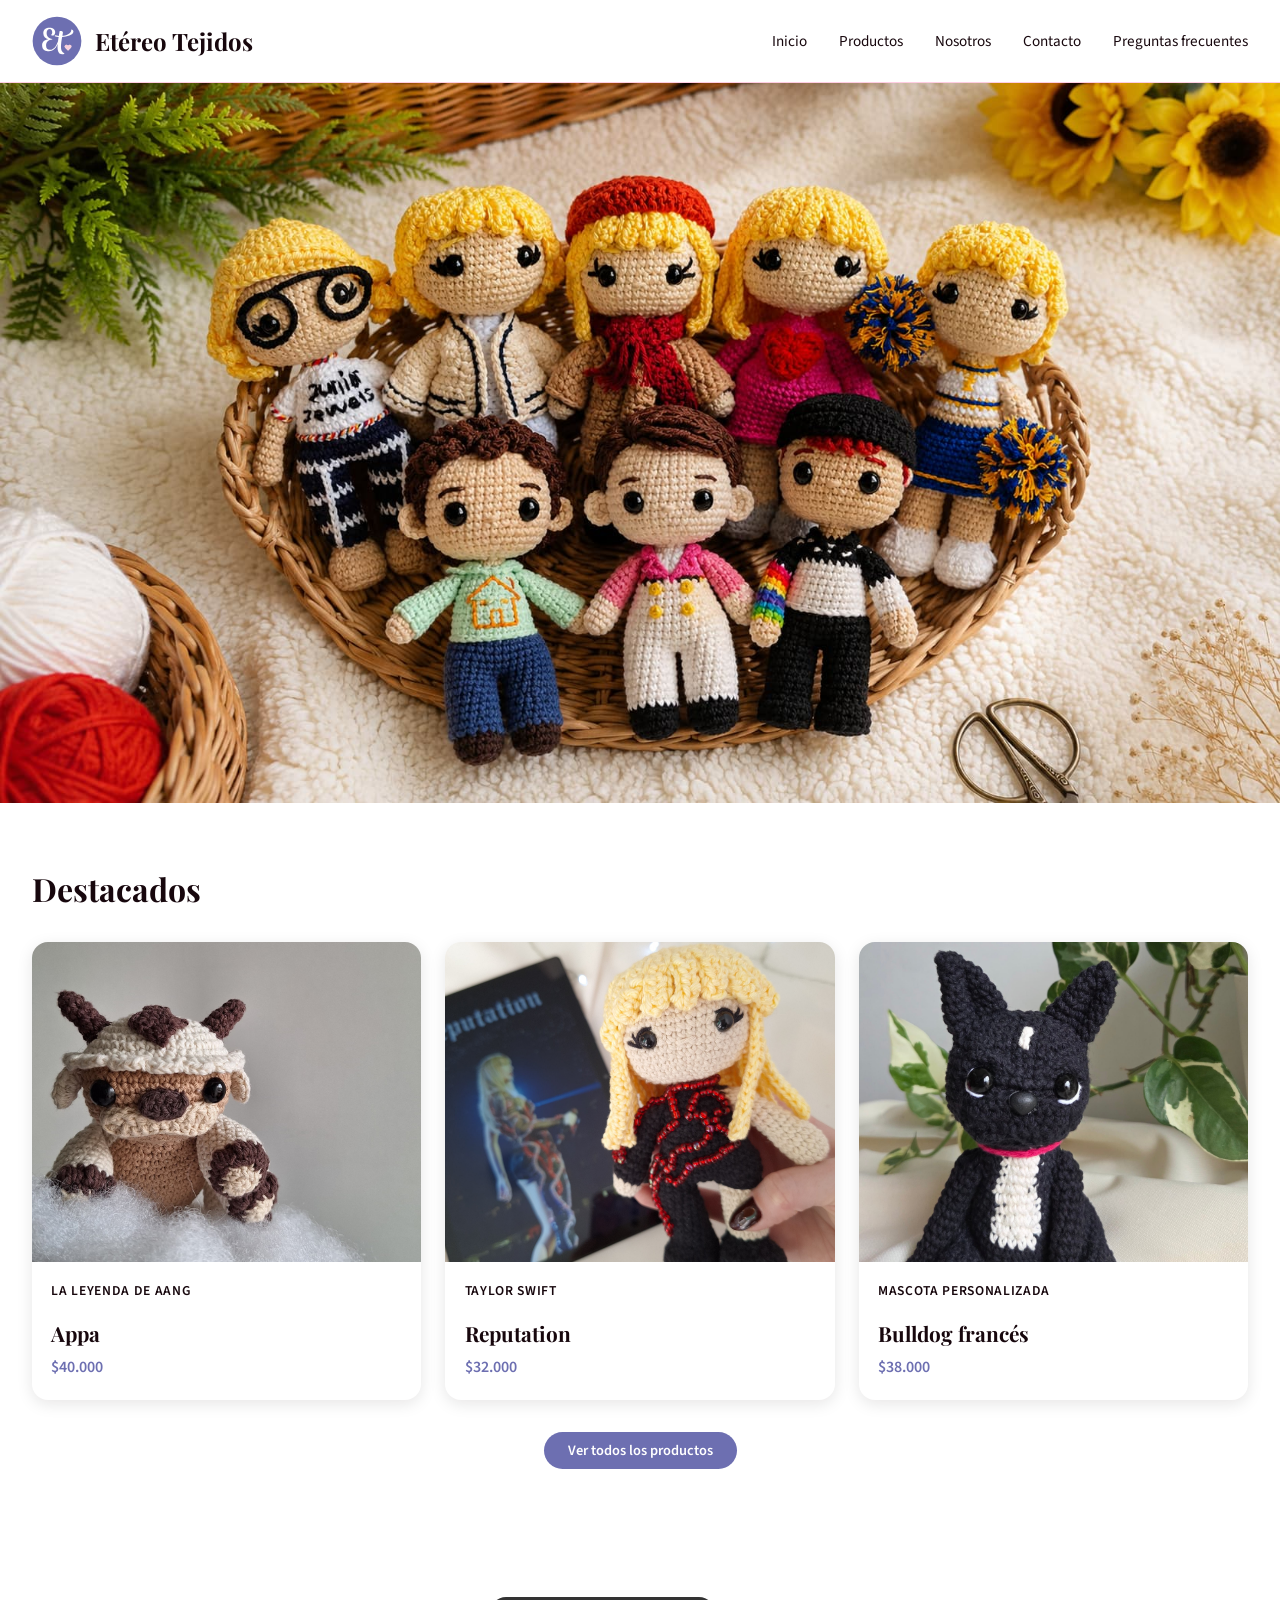
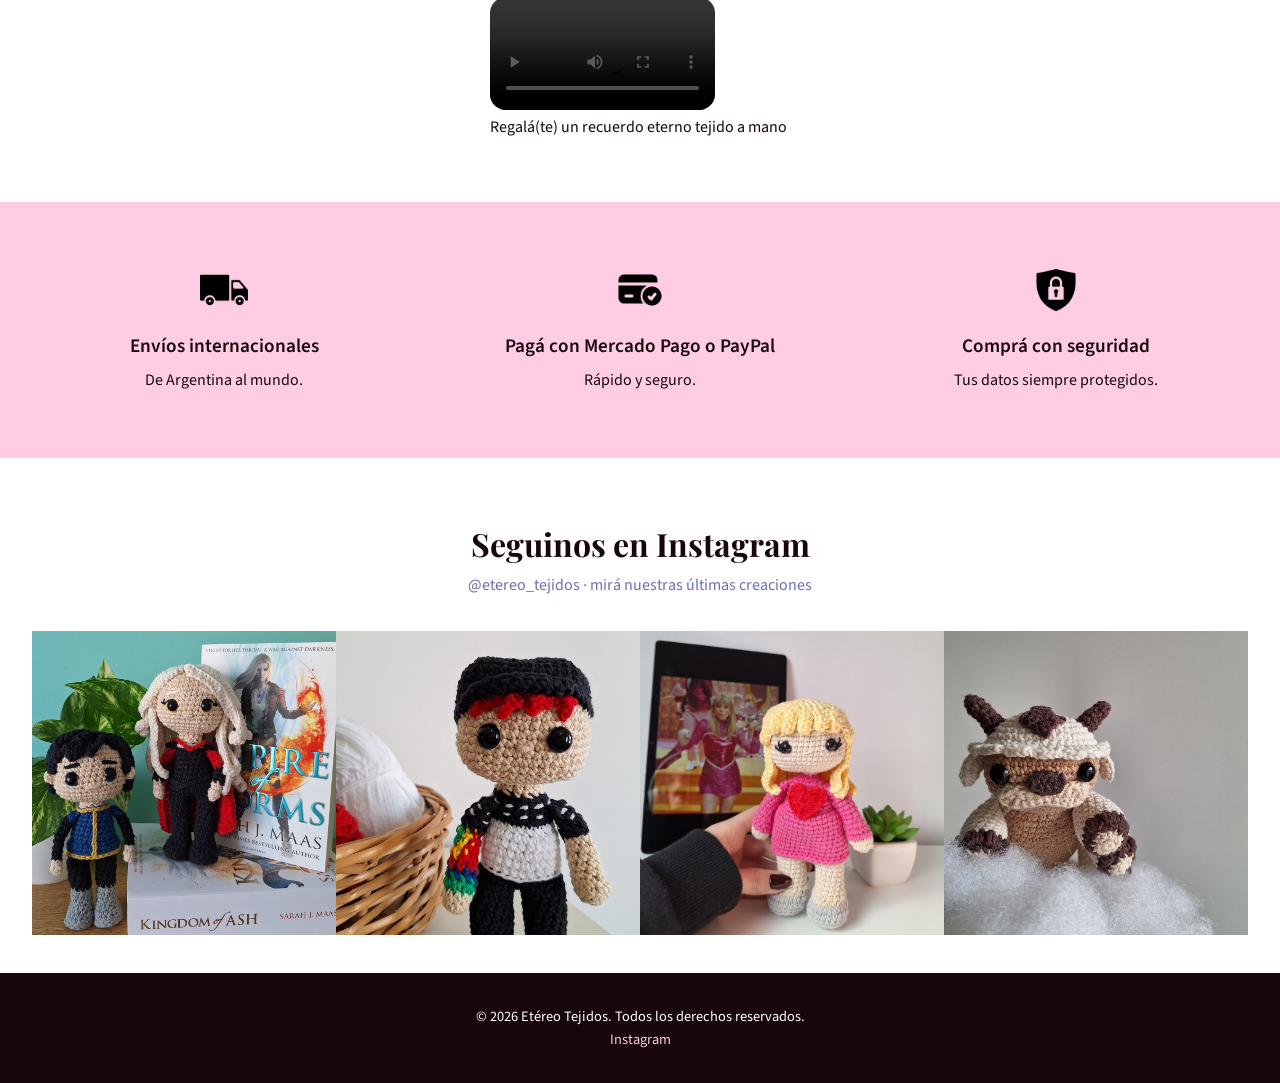
==== index.html @ bf453be1 "Maquetación con CSS Grid y Media Queries Implementa CSS Grid y mobile-first en index Agrega media q" ====
<!doctype html>
<html lang="es">
  <head>
    <meta charset="UTF-8" />
    <meta name="viewport" content="width=device-width, initial-scale=1.0" />
    <title>Etéreo Tejidos</title>
    <link rel="icon" type="image/png" href="assets/img/logo.svg" />
    <link rel="stylesheet" href="styles/styles.css" />
  </head>

  <body>
    <header>
      <h1>
        <a href="index.html">
          <img src="assets/img/logo.svg" alt="Logo Etéreo Tejidos" />
          Etéreo Tejidos
        </a>
      </h1>
      <nav>
        <ul>
          <li><a href="index.html">Inicio</a></li>
          <li><a href="pages/productos.html">Productos</a></li>
          <li><a href="pages/about.html">Nosotros</a></li>
          <li><a href="pages/contacto.html">Contacto</a></li>
          <li><a href="pages/faq.html">Preguntas frecuentes</a></li>
        </ul>
      </nav>
    </header>

    <main>
      <section class="hero">
        <!--Hero -->
        <figure>
          <img
            src="assets/img/hero.jpg"
            alt="Colección de amigurumis tejidos a crochet de Etéreo Tejidos"
          />
        </figure>
      </section>

      <section>
        <article>
          <h2 class="titulo-destacados">Destacados</h2>
          <div class="productos-destacados">
            <article class="card">
              <figure>
                <img src="assets/img/producto-1.jpg" alt="Appa producto 1" />
                <figcaption>La leyenda de Aang</figcaption>
              </figure>
              <div class="card-info">
                <h4>Appa</h4>
                <p class="precio">$40.000</p>
              </div>
            </article>

            <article class="card">
              <figure>
                <img
                  src="assets/img/producto-2.jpg"
                  alt="Taylor Swift Reputation producto 2"
                />
                <figcaption>Taylor Swift</figcaption>
              </figure>
              <div class="card-info">
                <h4>Reputation</h4>
                <p class="precio">$32.000</p>
              </div>
            </article>

            <article class="card">
              <figure>
                <img
                  src="assets/img/producto-3.jpg"
                  alt="Mascota personalizada producto 3"
                />
                <figcaption>Mascota personalizada</figcaption>
              </figure>
              <div class="card-info">
                <h4>Bulldog francés</h4>
                <p class="precio">$38.000</p>
              </div>
            </article>
          </div>

          <div class="ver-mas">
            <a href="pages/productos.html" class="btn-ver-mas"
              >Ver todos los productos</a
            >
          </div>
        </article>
      </section>

      <section class="seccion-video">
        <!-- VIDEO -->
        <article>
          <figure>
            <video controls>
              <source src="assets/video/proceso.mp4" type="video/mp4" />
              Tu navegador no soporta la reproducción de video.
            </video>
            <figcaption>Regalá(te) un recuerdo eterno tejido a mano</figcaption>
          </figure>
        </article>
      </section>

      <section class="seccion-acento">
        <!-- ENVIOS Y MEDIOS DE PAGO -->
        <article class="info-grid">
          <article style="grid-area: envio">
            <figure>
              <img
                src="assets/img/icono-envio.png"
                alt="Ícono de camión de envío"
              />
            </figure>
            <h4>Envíos internacionales</h4>
            <p>De Argentina al mundo.</p>
          </article>

          <article style="grid-area: pago">
            <figure>
              <img
                src="assets/img/icono-pago.png"
                alt="Ícono de tarjeta de crédito"
              />
            </figure>
            <h4>Pagá con Mercado Pago o PayPal</h4>
            <p>Rápido y seguro.</p>
          </article>

          <article style="grid-area: seguridad">
            <figure>
              <img
                src="assets/img/icono-seguridad.png"
                alt="Ícono de candado de seguridad"
              />
            </figure>
            <h4>Comprá con seguridad</h4>
            <p>Tus datos siempre protegidos.</p>
          </article>
        </article>
      </section>

      <section class="seccion-instagram">
        <article>
          <h2>Seguinos en Instagram</h2>
          <p>
            <a
              href="https://www.instagram.com/etereo_tejidos/"
              target="_blank"
              rel="noopener noreferrer"
              >@etereo_tejidos</a
            >
            · mirá nuestras últimas creaciones
          </p>

          <div class="instagram-grid">
            <article>
              <a
                href="https://www.instagram.com/reel/DXNbcDFDBw8/?utm_source=ig_web_copy_link&igsh=NTc4MTIwNjQ2YQ=="
                target="_blank"
                rel="noopener noreferrer"
              >
                <figure>
                  <img
                    src="assets/img/ig-post-1.jpg"
                    alt="Posteo de Instagram de Etéreo Tejidos"
                  />
                </figure>
              </a>
            </article>

            <article>
              <a
                href="https://www.instagram.com/reel/DIkQFXWsaHO/?utm_source=ig_web_copy_link&igsh=NTc4MTIwNjQ2YQ=="
                target="_blank"
                rel="noopener noreferrer"
              >
                <figure>
                  <img
                    src="assets/img/ig-post-2.jpg"
                    alt="Posteo de Instagram de Etéreo Tejidos"
                  />
                </figure>
              </a>
            </article>

            <article>
              <a
                href="https://www.instagram.com/reel/DHWIsgWRXiQ/?utm_source=ig_web_copy_link&igsh=NTc4MTIwNjQ2YQ=="
                target="_blank"
                rel="noopener noreferrer"
              >
                <figure>
                  <img
                    src="assets/img/ig-post-3.jpg"
                    alt="Posteo de Instagram de Etéreo Tejidos"
                  />
                </figure>
              </a>
            </article>

            <article>
              <a
                href="https://www.instagram.com/etereo_tejidos/reel/DDe9l4NRICn/"
                target="_blank"
                rel="noopener noreferrer"
              >
                <figure>
                  <img
                    src="assets/img/ig-post-4.jpg"
                    alt="Posteo de Instagram de Etéreo Tejidos"
                  />
                </figure>
              </a>
            </article>
          </div>
        </article>
      </section>
    </main>

    <footer>
      <p>© 2026 Etéreo Tejidos. Todos los derechos reservados.</p>
      <p>
        <a
          href="https://www.instagram.com/etereo_tejidos/"
          target="_blank"
          rel="noopener noreferrer"
          >Instagram</a
        >
      </p>
    </footer>
  </body>
</html>
---- styles/styles.css ----
@import url('https://fonts.googleapis.com/css2?family=Playfair+Display:ital,wght@0,400;0,700;1,400&display=swap');
@import url('https://fonts.googleapis.com/css2?family=Source+Sans+3:wght@400;600&display=swap');


/*BASE / RESET*/

* {
    margin: 0;
    padding: 0;
    box-sizing: border-box;
}

body {
    font-family: "Source Sans 3", sans-serif;
    font-weight: 400;
    background-color: #ffffff;
    color: #17070d;
    overflow-x: hidden;
}

/*VARIABLES GLOBALES*/

:root {
    --line-height-base: 1.6;
    --color-primario: #17070d;
    --color-secundario: #6d6fb1;
    --color-acento: #ffcde3;
}


/*JERARQUÍA TIPOGRÁFICA*/

h1 {
    font-family: "Playfair Display", serif;
    font-weight: 700;
    color: #17070d;
    font-size: 2.5rem;
}

h2 {
    font-family: "Playfair Display", serif;
    font-weight: 700;
    color: #17070d;
    font-size: 2rem;
}

h3 {
    font-family: "Playfair Display", serif;
    font-weight: 700;
    color: #17070d;
    font-size: 1.5rem;
}

h4 {
    font-family: "Source Sans 3", sans-serif;
    font-weight: 600;
    color: #17070d;
    font-size: 1.2rem;
}

p {
    font-family: "Source Sans 3", sans-serif;
    font-weight: 400;
    font-size: 1rem;
    line-height: var(--line-height-base);
}

a {
    color: #6d6fb1;
    text-decoration: none;
}

a:hover {
    color: #17070d;
}


/*HEADER Y NAV*/

header {
    background-color: #ffffff;
    padding: 1rem 2rem;
    border-bottom: 1px solid #ffcde3;
    display: flex;
    justify-content: space-between;
    flex-direction: column;
    align-items: flex-start;
    gap: 1rem;
}

header h1 {
    flex: 0 0 auto;
    font-family: "Playfair Display", serif;
    font-size: 1.5rem;
    color: #17070d;
}

header h1 a {
    display: flex;
    align-items: center;
    gap: 0.8rem;
    color: #17070d;
    text-decoration: none;
}

header h1 img {
    height: 50px;
    width: auto;
}

header nav {
    flex: 1;
    display: flex;
    justify-content: flex-end;
    width: 100%;
}

nav ul {
    list-style: none;
    display: flex;
    flex-direction: column;
    gap: 0.8rem;
}

nav ul li a {
    font-family: "Source Sans 3", sans-serif;
    font-size: 0.95rem;
    font-weight: 400;
    color: #17070d;
    text-decoration: none;
    transition: color 0.3s ease;
}

nav ul li a:hover {
    color: #6d6fb1;
}


/*HERO*/

.hero {
    padding: 0;
}

.hero img {
    width: 100%;
    height: auto;
    display: block;
}


/*SECCIONES GENERALES*/

section {
    padding: 4rem 2rem;
}

.seccion-acento {
    background-color: #ffcde3;
}


/*CARDS DE PRODUCTOS*/

.titulo-destacados {
    color: #17070d;
    margin-bottom: 2rem;
}

.productos-destacados {
    display: flex;
    flex-direction: column;
    gap: 1.5rem;
    width: 100%;
}

.productos-destacados .card {
    width: 100%;
    flex-shrink: 0;
}

.productos-destacados .card img {
    height: 250px;
}

.productos-destacados .card-info {
    padding: 1.2rem;
}

main .productos-intro {
    background-color: #ffcde3;
    padding: 1rem 1.5rem;
    border-radius: 0.5rem;
    box-shadow: 0 4px 16px rgba(23, 7, 13, 0.1);
    margin-bottom: 3rem;
    color: #17070d;
}

.productos-intro a {
    color: #17070d;
}

.card {
    background-color: #ffffff;
    border-radius: 1rem;
    box-shadow: 0 4px 16px rgba(23, 7, 13, 0.1);
    overflow: hidden;
    transition: transform 0.3s ease, box-shadow 0.3s ease;
}

.card:hover {
    transform: translateY(-4px);
    box-shadow: 0 8px 24px rgba(23, 7, 13, 0.15);
}

.card img {
    width: 100%;
    height: 220px;
    object-fit: cover;
}

.card figcaption {
    font-size: 0.85rem;
    color: #17070d;
    font-weight: 600;
    text-transform: uppercase;
    letter-spacing: 0.05em;
    padding: 0.8rem 1.2rem 0 1.2rem;
}

.card-info {
    padding: 1rem 1.2rem;
}

.card-info h4 {
    font-family: "Playfair Display", serif;
    font-weight: 700;
    font-size: 1.3rem;
    margin-bottom: 0.4rem;
}

.card-info p.descripcion {
    color: #17070d;
    font-weight: 400;
    margin-top: 0.5rem;
}

.card-info p.precio {
    color: #6d6fb1;
    font-weight: 600;
    margin-top: 0.5rem;
}

.card-figura {
    position: relative;
}

.card-figura img {
    width: 100%;
    height: 220px;
    object-fit: cover;
    transition: opacity 0.4s ease;
}

.card-figura .img-hover {
    position: absolute;
    top: 0;
    left: 0;
    opacity: 0;
}

.card:hover .img-hover {
    opacity: 1;
}

.card:hover .img-principal {
    opacity: 0;
}

.ver-mas {
    text-align: center;
    margin-top: 2rem;
}


/*VIDEO*/

.seccion-video {
    display: flex;
    justify-content: center;
    padding: 4rem 2rem;
}

.seccion-video video {
    width: 100%;
    border-radius: 1rem;
}


/*SECCIÓN ENVÍOS Y PAGOS*/

.info-grid {
    display: grid;
    grid-template-areas:
        "envio"
        "pago"
        "seguridad";
    gap: 2rem;
    text-align: center;
}

.info-grid article {
    flex: 1;
}

.info-grid img {
    width: 48px;
    height: 48px;
    margin-bottom: 0.8rem;
}

.info-grid h4 {
    margin-bottom: 0.5rem;
}


/*FOOTER*/

footer {
    background-color: #17070d;
    color: #ffffff;
    text-align: center;
    padding: 2rem;
}

footer p {
    color: #ffffff;
    font-size: 0.9rem;
}

footer a {
    color: #ffcde3;
}

footer a:hover {
    color: #ffffff;
}


/*FEED INSTAGRAM*/

.seccion-instagram {
    padding: 4rem 2rem 2rem 2rem;
    text-align: center;
    background-color: #ffffff;
}

.seccion-instagram h2 {
    margin-bottom: 0.5rem;
}

.seccion-instagram > article > p {
    color: #6d6fb1;
    margin-bottom: 2rem;
}

.instagram-grid {
    display: grid;
    grid-template-columns: repeat(2, 1fr);
    gap: 0;
    margin-bottom: 0;
    width: 100%;
}

.instagram-grid article figure {
    overflow: hidden;
    border-radius: 0;
}

.instagram-grid article figure img {
    width: 100%;
    aspect-ratio: 1/1;
    object-fit: cover;
    transition: transform 0.3s ease;
}

.instagram-grid article figure img:hover {
    transform: scale(1.05);
}

.instagram-grid a {
    display: block;
}

.btn-instagram {
    display: inline-block;
    padding: 0.8rem 2rem;
    background-color: #6d6fb1;
    color: #ffffff;
    border-radius: 2rem;
    font-family: "Source Sans 3", sans-serif;
    font-weight: 600;
    transition: background-color 0.3s ease;
}

.btn-instagram:hover {
    background-color: #17070d;
    color: #ffffff;
}

.btn-ver-mas {
    display: inline-block;
    text-align: center;
    padding: 0.5rem 1.5rem;
    background-color: #6d6fb1;
    color: #ffffff;
    border-radius: 2rem;
    font-family: "Source Sans 3", sans-serif;
    font-weight: 600;
    font-size: 0.9rem;
    transition: background-color 0.3s ease;
}

.btn-ver-mas:hover {
    background-color: #17070d;
    color: #ffffff;
}


/*ABOUT*/

.about-hero {
    display: flex;
    flex-direction: column;
    gap: 2rem;
    padding: 4rem 2rem;
    background-color: #ffcde3;
}

.about-hero-texto {
    flex: 1;
}

.about-hero-texto h2 {
    margin-bottom: 1rem;
}

.about-hero-imagen {
    width: 100%;
}

.about-hero-imagen img {
    width: 60%;
    margin: 0 auto;
    display: block;
    border-radius: 1rem;
    object-fit: cover;
}

.about-hero-texto p {
    margin-bottom: 1rem;
}

.about-cta {
    margin-top: 1.5rem;
    padding: 1rem 1.5rem;
    background-color: #ffffff;
    border-radius: 0.5rem;
    font-weight: 600;
    color: #17070d;
    text-align: center;
}

.about-hero-imagen figcaption {
    text-align: center;
    font-style: italic;
    font-size: 0.85rem;
    color: #6d6fb1;
    margin-top: 0.5rem;
}


/*CONTACTO*/

.contacto-contenido {
    display: flex;
    flex-direction: column;
    gap: 2rem;
    padding: 4rem 2rem;
    background-color: #ffcde3;
}

.contacto-info {
    flex: 1;
}

.contacto-info h2 {
    margin-bottom: 1rem;
}

.contacto-info p {
    margin-bottom: 2rem;
    color: #17070d;
}

.contacto-info ul {
    list-style: none;
    display: flex;
    flex-direction: column;
    gap: 1rem;
}

.contacto-info ul li {
    display: flex;
    align-items: center;
    gap: 0.8rem;
}

.contacto-info ul li img {
    width: 24px;
    height: 24px;
}

.contacto-form {
    flex: 1;
}

.contacto-form h3 {
    margin-bottom: 1.5rem;
}

.contacto-form label {
    display: block;
    font-size: 0.85rem;
    font-weight: 600;
    letter-spacing: 0.08em;
    text-transform: uppercase;
    color: #17070d;
    margin-bottom: 0.4rem;
    margin-top: 1.2rem;
}

.contacto-form label span {
    font-weight: 400;
    text-transform: none;
    font-size: 0.8rem;
    color: #6d6fb1;
}

.contacto-form input,
.contacto-form textarea {
    width: 100%;
    padding: 0.8rem 1rem;
    border: 1px solid #ffcde3;
    border-radius: 0.5rem;
    font-family: "Source Sans 3", sans-serif;
    font-size: 1rem;
    color: #17070d;
    background-color: #ffffff;
    outline: none;
    transition: border-color 0.3s ease;
}

.contacto-form input:focus,
.contacto-form textarea:focus {
    border-color: #6d6fb1;
}

.contacto-form button {
    margin-top: 1.5rem;
    padding: 0.8rem 2rem;
    background-color: #6d6fb1;
    color: #ffffff;
    border: none;
    border-radius: 2rem;
    font-family: "Source Sans 3", sans-serif;
    font-weight: 600;
    font-size: 1rem;
    cursor: pointer;
    transition: background-color 0.3s ease;
}

.contacto-form button:hover {
    background-color: #17070d;
}


/*FAQ*/

.faq-contenido {
    padding: 4rem 2rem;
    max-width: 800px;
    margin: 0 auto;
}

.faq-contenido h2 {
    margin-bottom: 0.5rem;
}

.faq-contenido > article > p {
    margin-bottom: 2rem;
    color: #17070d;
}

.faq-categoria {
    margin-bottom: 2.5rem;
}

.faq-categoria h3 {
    margin-bottom: 1rem;
    padding-bottom: 0.5rem;
    border-bottom: 1px solid #ffcde3;
}

details {
    border-left: 3px solid var(--color-acento);
    padding: 1rem 1.2rem;
    margin-bottom: 0.8rem;
    background-color: #ffffff;
    border-radius: 0 0.5rem 0.5rem 0;
}

details[open] {
    background-color: #fff8fb;
}

summary {
    font-family: "Source Sans 3", sans-serif;
    font-weight: 700;
    font-size: 1rem;
    color: #17070d;
    cursor: pointer;
    list-style: none;
    display: flex;
    justify-content: space-between;
    align-items: center;
}

summary::after {
    content: '+';
    font-size: 1.2rem;
    color: var(--color-primario);
    transition: transform 0.3s ease;
}

details[open] summary::after {
    content: '−';
}

details p {
    margin-top: 0.8rem;
    color: #17070d;
    line-height: 1.6;
}

details p + p {
    margin-top: 0.5rem;
}


/*PRODUCTOS*/

.productos-contenido {
    padding: 4rem 2rem;
}

.productos-contenido h2 {
    margin-bottom: 0.5rem;
}

.productos-contenido > article > p {
    margin-bottom: 3rem;
    color: #17070d;
}

.productos-categoria {
    margin-bottom: 3rem;
}

.productos-categoria h3 {
    margin-bottom: 1rem;
    padding-bottom: 0.5rem;
    border-bottom: 1px solid #ffcde3;
}

.productos-grid {
    display: grid;
    grid-template-columns: repeat(2, 1fr);
    gap: 1.5rem;
}

.btn-consulta {
    display: block;
    text-align: center;
    margin-top: 0.8rem;
    padding: 0.5rem 1.2rem;
    background-color: #6d6fb1;
    color: #ffffff;
    border-radius: 2rem;
    font-family: "Source Sans 3", sans-serif;
    font-weight: 600;
    font-size: 0.9rem;
    transition: background-color 0.3s ease;
}

.btn-consulta:hover {
    background-color: #17070d;
    color: #ffffff;
}




/*    MEDIA QUERIES     */

/* Tablet */
@media (min-width: 768px) {

    header {
        flex-direction: row;
        align-items: center;
        gap: 0;
    }

    header nav {
        width: auto;
    }

    nav ul {
        flex-direction: row;
        gap: 2rem;
    }

    .productos-destacados {
        flex-direction: row;
        flex-wrap: nowrap;
    }

    .productos-destacados .card {
        flex: 1 1 0;
        width: auto;
    }

    .productos-destacados .card img {
        height: 280px;
    }
    
    .info-grid {
        grid-template-areas: "envio pago seguridad";
        grid-template-columns: 1fr 1fr 1fr;
    }

    .about-hero {
        flex-direction: row;
        align-items: center;
    }

    .about-hero-imagen {
        flex: 0 0 35%;
        width: auto;
    }

    .about-hero-imagen img {
        width: 100%;
    }

    .contacto-contenido {
        flex-direction: row;
        gap: 4rem;
        align-items: flex-start;
    }

    .seccion-video video {
        width: 75%;
    }

    .productos-grid {
        grid-template-columns: repeat(3, 1fr);
    }
}

/* Desktop */
@media (min-width: 1024px) {

    .instagram-grid {
        grid-template-columns: repeat(4, 1fr);
    }

    .productos-grid {
        grid-template-columns: repeat(4, 1fr);
    }

    .productos-destacados .card img {
        height: 320px;
    }

    .productos-destacados .card-info {
        min-height: auto;
    }
}
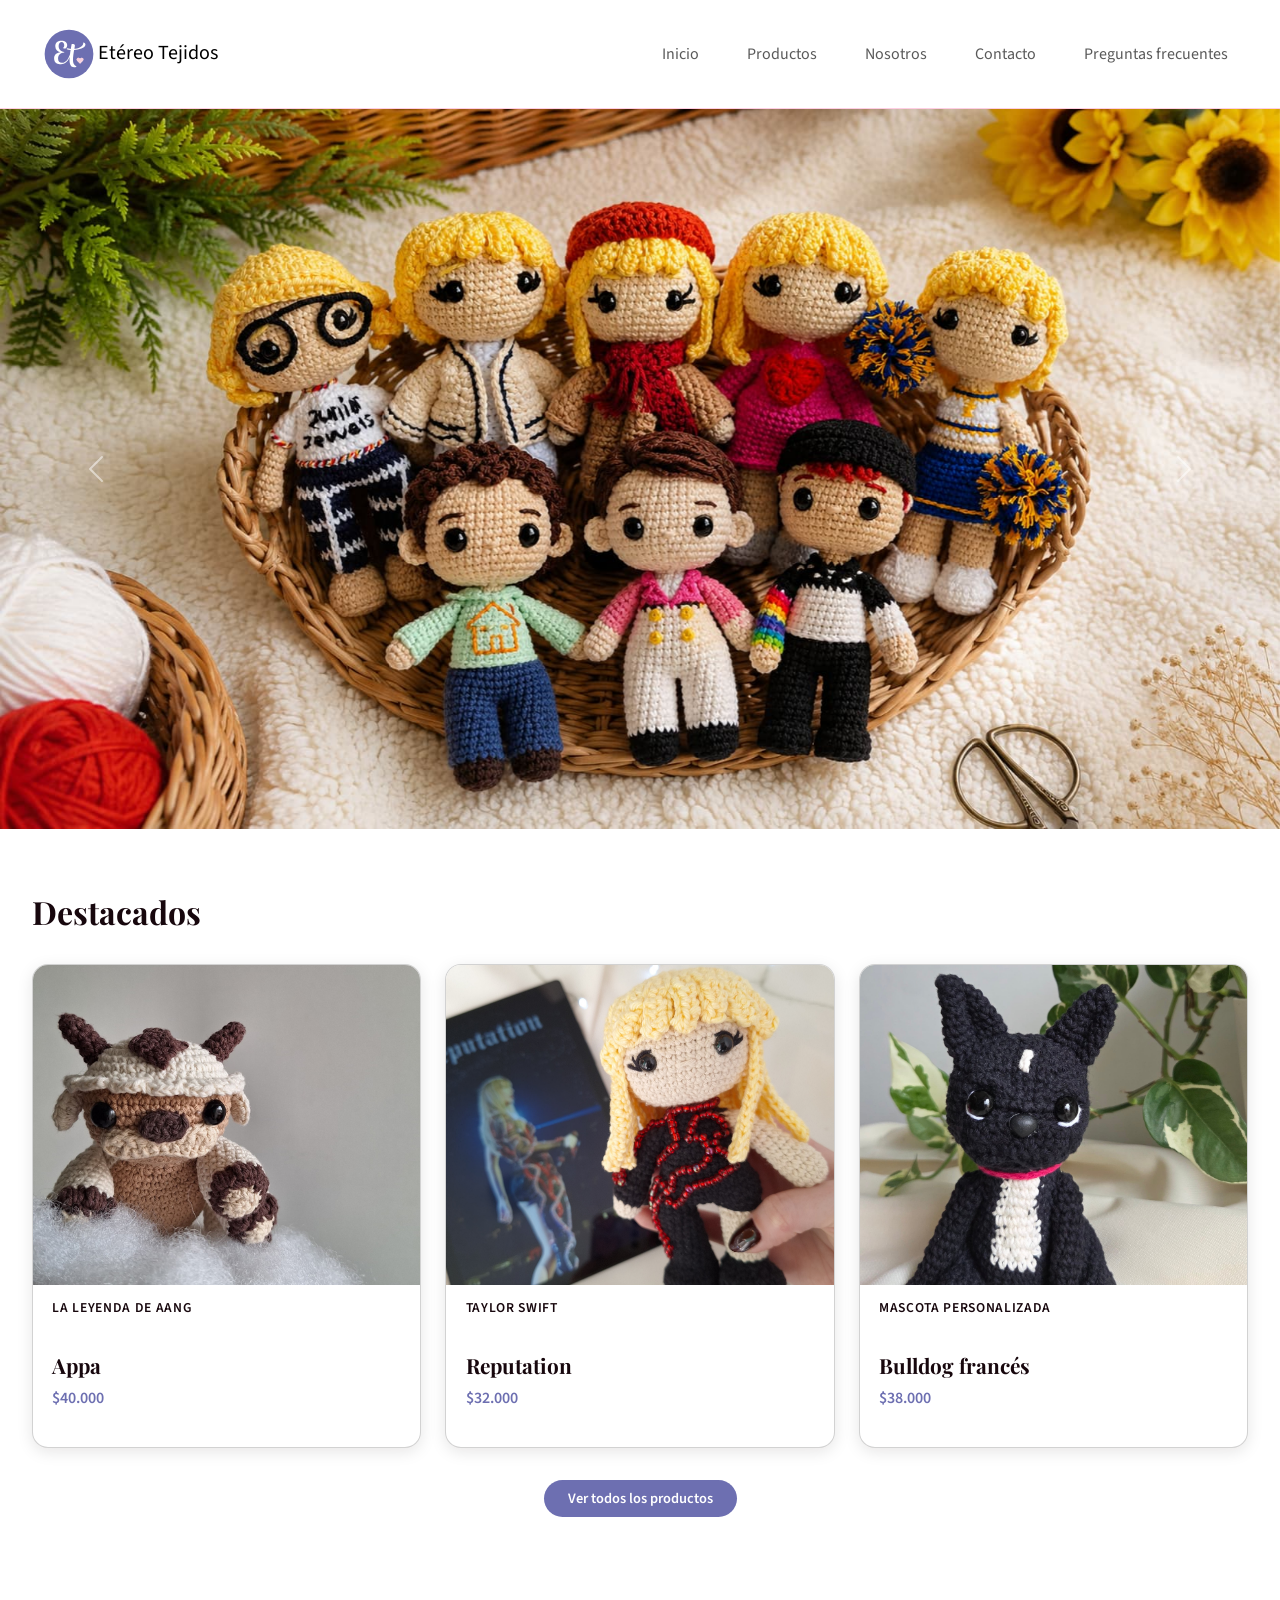
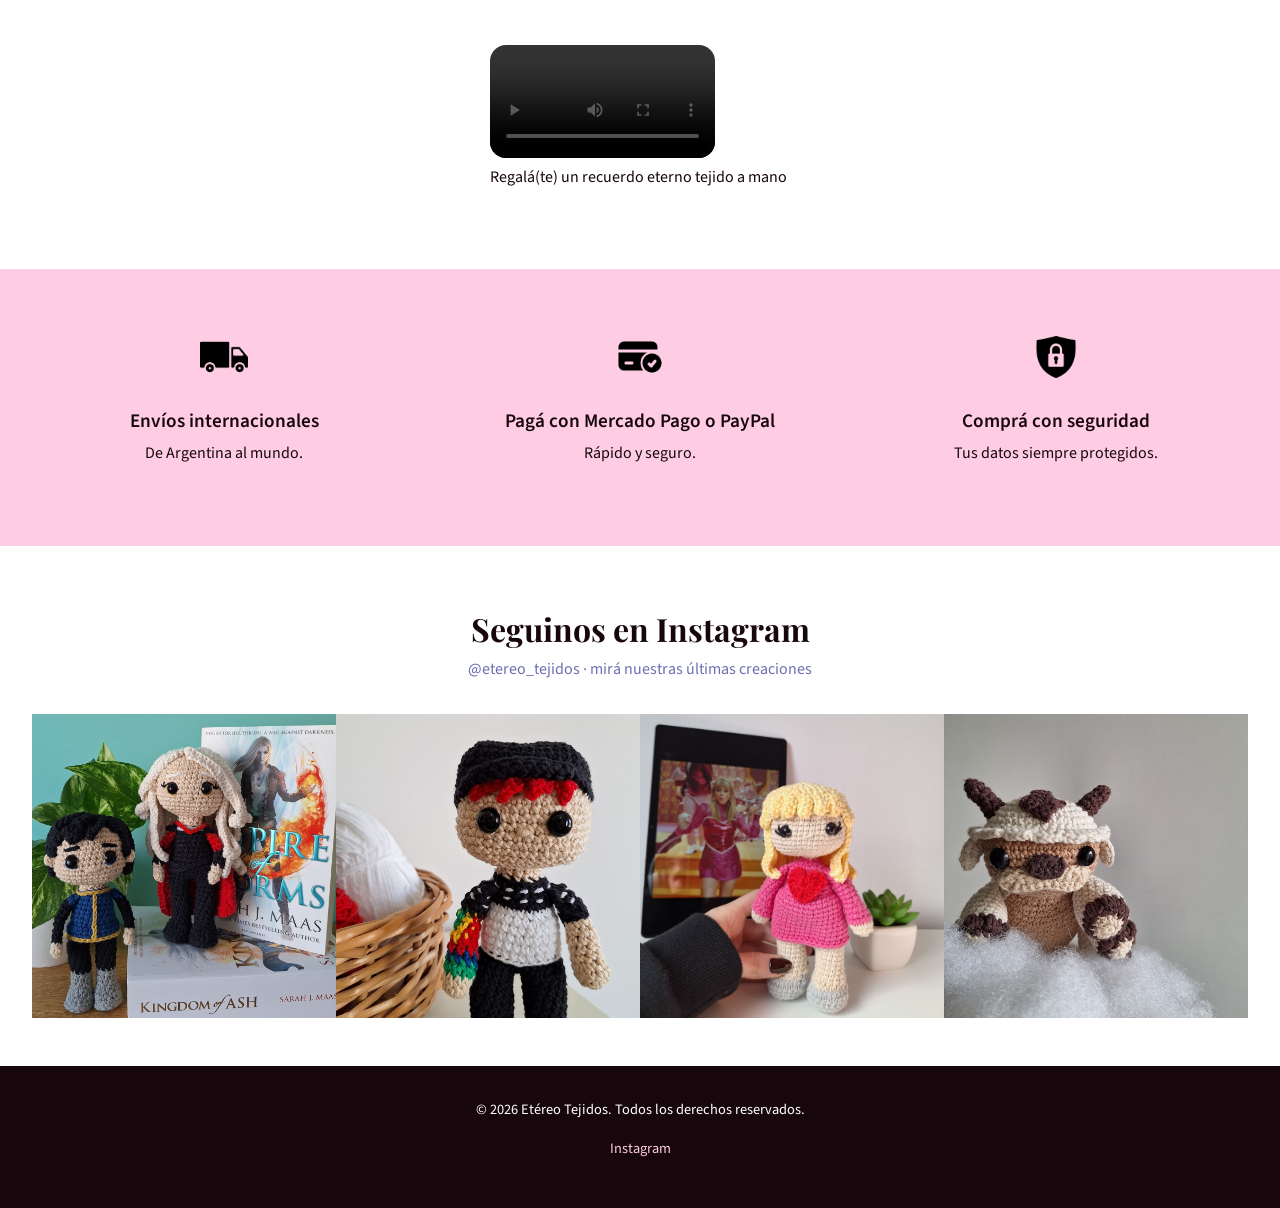
==== commit c8dd5f3b: "Agrega carrousel a index" ====
--- a/index.html
+++ b/index.html
@@ -4,103 +4,165 @@
     <meta charset="UTF-8" />
     <meta name="viewport" content="width=device-width, initial-scale=1.0" />
     <title>Etéreo Tejidos</title>
-    <link rel="icon" type="image/png" href="assets/img/logo.svg" />
+    <link
+      href="https://cdn.jsdelivr.net/npm/bootstrap@5.3.3/dist/css/bootstrap.min.css"
+      rel="stylesheet"
+    />
     <link rel="stylesheet" href="styles/styles.css" />
   </head>
 
   <body>
     <header>
-      <h1>
-        <a href="index.html">
-          <img src="assets/img/logo.svg" alt="Logo Etéreo Tejidos" />
-          Etéreo Tejidos
-        </a>
-      </h1>
-      <nav>
-        <ul>
-          <li><a href="index.html">Inicio</a></li>
-          <li><a href="pages/productos.html">Productos</a></li>
-          <li><a href="pages/about.html">Nosotros</a></li>
-          <li><a href="pages/contacto.html">Contacto</a></li>
-          <li><a href="pages/faq.html">Preguntas frecuentes</a></li>
-        </ul>
+      <nav class="navbar navbar-expand-lg nav-etereo">
+        <div class="container-fluid">
+          <a class="navbar-brand" href="index.html">
+            <img
+              src="assets/img/logo.svg"
+              alt="Logo Etéreo Tejidos"
+              height="50"
+            />
+            Etéreo Tejidos
+          </a>
+          <button
+            class="navbar-toggler"
+            type="button"
+            data-bs-toggle="collapse"
+            data-bs-target="#navbarMenu"
+          >
+            <span class="navbar-toggler-icon"></span>
+          </button>
+          <div class="collapse navbar-collapse" id="navbarMenu">
+            <ul class="navbar-nav ms-auto">
+              <li class="nav-item">
+                <a class="nav-link" href="../index.html">Inicio</a>
+              </li>
+              <li class="nav-item">
+                <a class="nav-link" href="pages/productos.html">Productos</a>
+              </li>
+              <li class="nav-item">
+                <a class="nav-link" href="pages/about.html">Nosotros</a>
+              </li>
+              <li class="nav-item">
+                <a class="nav-link" href="pages/contacto.html">Contacto</a>
+              </li>
+              <li class="nav-item">
+                <a class="nav-link" href="pages/faq.html"
+                  >Preguntas frecuentes</a
+                >
+              </li>
+            </ul>
+          </div>
+        </div>
       </nav>
     </header>
 
     <main>
       <section class="hero">
-        <!--Hero -->
-        <figure>
-          <img
-            src="assets/img/hero.jpg"
-            alt="Colección de amigurumis tejidos a crochet de Etéreo Tejidos"
-          />
-        </figure>
-      </section>
-
-      <section>
-        <article>
-          <h2 class="titulo-destacados">Destacados</h2>
-          <div class="productos-destacados">
-            <article class="card">
-              <figure>
-                <img src="assets/img/producto-1.jpg" alt="Appa producto 1" />
-                <figcaption>La leyenda de Aang</figcaption>
-              </figure>
-              <div class="card-info">
-                <h4>Appa</h4>
-                <p class="precio">$40.000</p>
-              </div>
-            </article>
-
-            <article class="card">
-              <figure>
-                <img
-                  src="assets/img/producto-2.jpg"
-                  alt="Taylor Swift Reputation producto 2"
-                />
-                <figcaption>Taylor Swift</figcaption>
-              </figure>
-              <div class="card-info">
-                <h4>Reputation</h4>
-                <p class="precio">$32.000</p>
-              </div>
-            </article>
-
-            <article class="card">
-              <figure>
-                <img
-                  src="assets/img/producto-3.jpg"
-                  alt="Mascota personalizada producto 3"
-                />
-                <figcaption>Mascota personalizada</figcaption>
-              </figure>
-              <div class="card-info">
-                <h4>Bulldog francés</h4>
-                <p class="precio">$38.000</p>
-              </div>
-            </article>
+        <div id="carouselHero" class="carousel slide" data-bs-ride="carousel">
+          <div class="carousel-inner">
+            <div class="carousel-item active">
+              <img
+                src="assets/img/hero.jpg"
+                class="d-block w-100"
+                alt="Amigurumis tejidos a crochet de Etéreo Tejidos"
+              />
+            </div>
+            <div class="carousel-item">
+              <img
+                src="assets/img/hero2.jpg"
+                class="d-block w-100"
+                alt="Colección de amigurumis de Etéreo Tejidos"
+              />
+            </div>
           </div>
-
-          <div class="ver-mas">
-            <a href="pages/productos.html" class="btn-ver-mas"
-              >Ver todos los productos</a
-            >
-          </div>
-        </article>
+          <button
+            class="carousel-control-prev"
+            type="button"
+            data-bs-target="#carouselHero"
+            data-bs-slide="prev"
+          >
+            <span class="carousel-control-prev-icon"></span>
+          </button>
+          <button
+            class="carousel-control-next"
+            type="button"
+            data-bs-target="#carouselHero"
+            data-bs-slide="next"
+          >
+            <span class="carousel-control-next-icon"></span>
+          </button>
+        </div>
+      </section>
+
+      <section class="con-contenedor">
+        <div class="contenedor">
+          <article>
+            <h2 class="titulo-destacados">Destacados</h2>
+            <div class="productos-destacados">
+              <article class="card">
+                <figure>
+                  <img src="assets/img/producto-1.jpg" alt="Appa producto 1" />
+                  <figcaption>La leyenda de Aang</figcaption>
+                </figure>
+                <div class="card-info">
+                  <h4>Appa</h4>
+                  <p class="precio">$40.000</p>
+                </div>
+              </article>
+
+              <article class="card">
+                <figure>
+                  <img
+                    src="assets/img/producto-2.jpg"
+                    alt="Taylor Swift Reputation producto 2"
+                  />
+                  <figcaption>Taylor Swift</figcaption>
+                </figure>
+                <div class="card-info">
+                  <h4>Reputation</h4>
+                  <p class="precio">$32.000</p>
+                </div>
+              </article>
+
+              <article class="card">
+                <figure>
+                  <img
+                    src="assets/img/producto-3.jpg"
+                    alt="Mascota personalizada producto 3"
+                  />
+                  <figcaption>Mascota personalizada</figcaption>
+                </figure>
+                <div class="card-info">
+                  <h4>Bulldog francés</h4>
+                  <p class="precio">$38.000</p>
+                </div>
+              </article>
+            </div>
+
+            <div class="ver-mas">
+              <a href="pages/productos.html" class="btn-ver-mas"
+                >Ver todos los productos</a
+              >
+            </div>
+          </article>
+        </div>
       </section>
 
       <section class="seccion-video">
         <!-- VIDEO -->
-        <article>
-          <figure>
-            <video controls>
-              <source src="assets/video/proceso.mp4" type="video/mp4" />
-              Tu navegador no soporta la reproducción de video.
-            </video>
-            <figcaption>Regalá(te) un recuerdo eterno tejido a mano</figcaption>
-          </figure>
-        </article>
+        <div class="contenedor">
+          <article>
+            <figure>
+              <video controls>
+                <source src="assets/video/proceso.mp4" type="video/mp4" />
+                Tu navegador no soporta la reproducción de video.
+              </video>
+              <figcaption>
+                Regalá(te) un recuerdo eterno tejido a mano
+              </figcaption>
+            </figure>
+          </article>
+        </div>
       </section>
 
       <section class="seccion-acento">
@@ -230,5 +292,6 @@
         >
       </p>
     </footer>
+    <script src="https://cdn.jsdelivr.net/npm/bootstrap@5.3.3/dist/js/bootstrap.bundle.min.js"></script>
   </body>
 </html>
